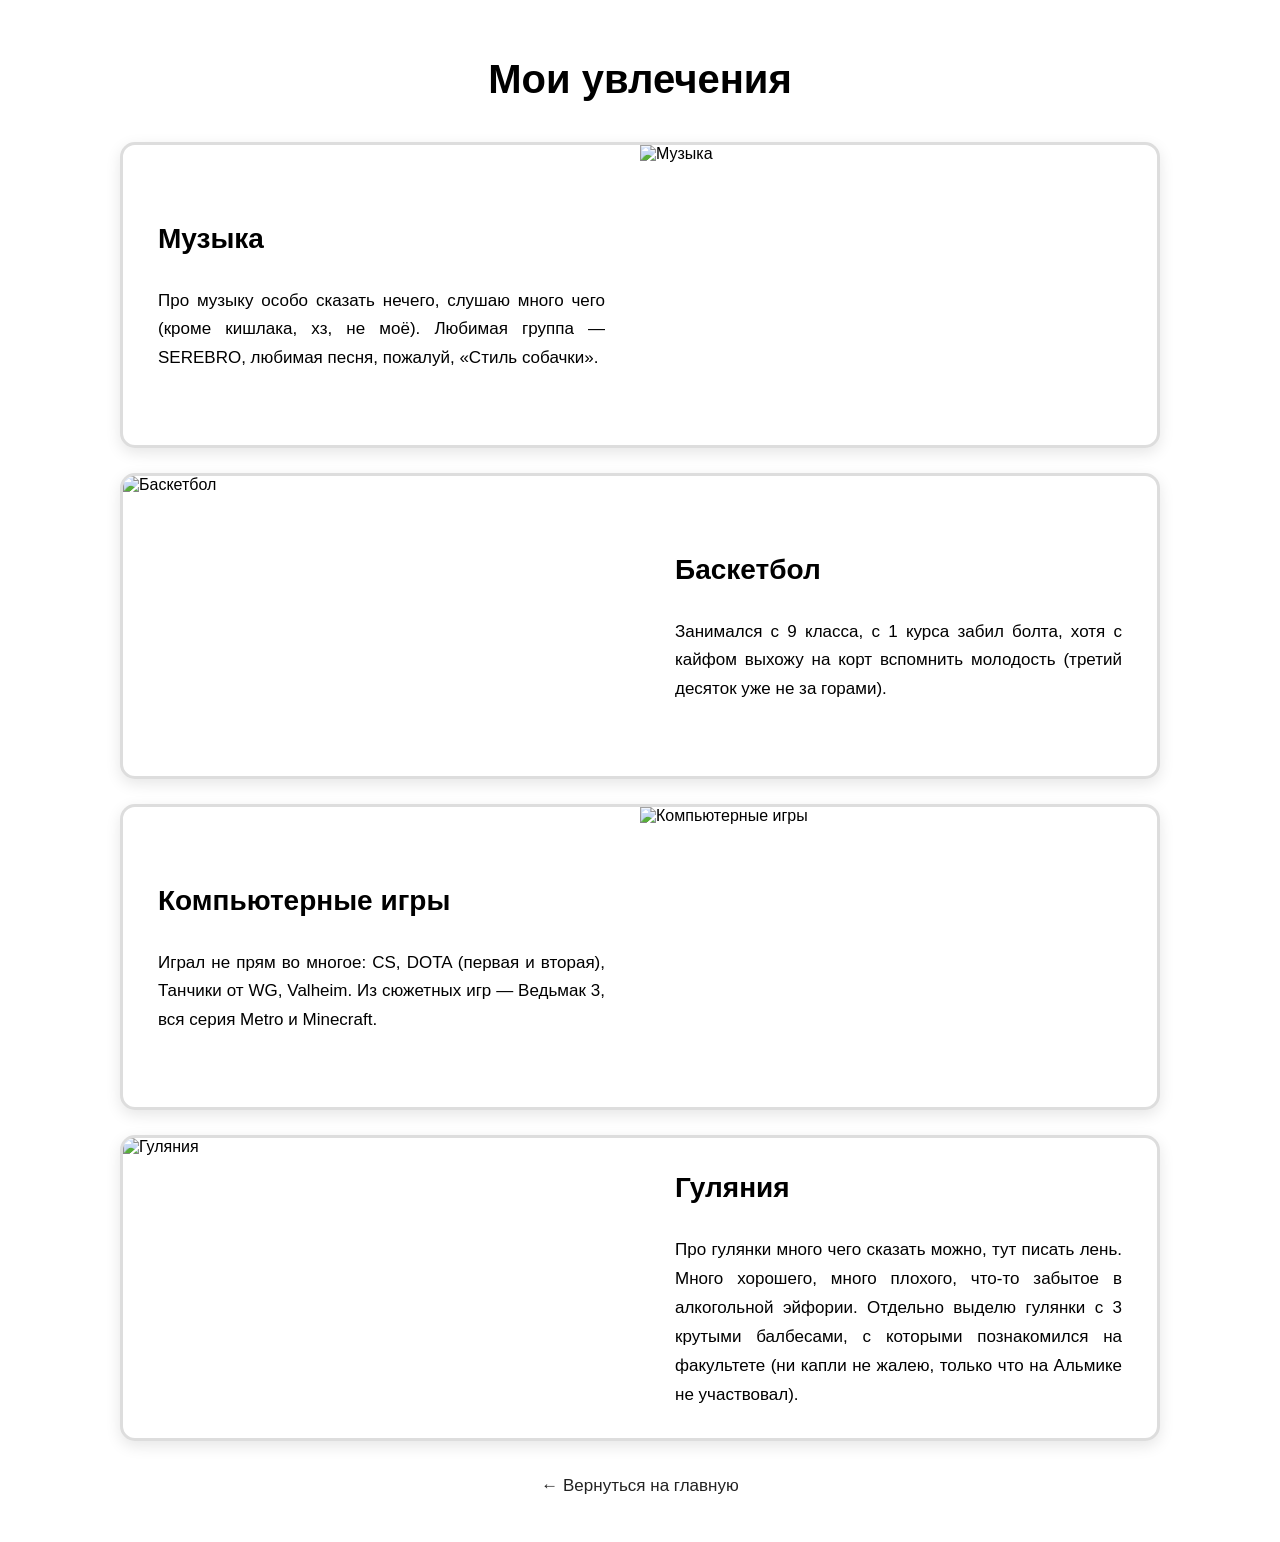
==== hobbies.html @ f4c7da09 "Add files via upload" ====
<!DOCTYPE html>
<html lang="ru">

<head>
    <meta charset="UTF-8">
    <title>Мои увлечения</title>

    <link rel="stylesheet" href="style.css">
</head>

<body>

    <h1>Мои увлечения</h1>

    <div class="hobbies">

        <section class="hobby-card">
            <div class="hobby-text">
                <h2>Музыка</h2>
                <p>
                    Про музыку особо сказать нечего, слушаю много чего
                    (кроме кишлака, хз, не моё). Любимая группа — SEREBRO,
                    любимая песня, пожалуй, «Стиль собачки».
                </p>
            </div>

            <div class="hobby-image">
                <img src="images/music.png" alt="Музыка">
            </div>
        </section>

        <section class="hobby-card reverse">
            <div class="hobby-image">
                <img src="images/basketball.jpg" alt="Баскетбол">
            </div>

            <div class="hobby-text">
                <h2>Баскетбол</h2>
                <p>
                    Занимался с 9 класса, с 1 курса забил болта,
                    хотя с кайфом выхожу на корт вспомнить молодость
                    (третий десяток уже не за горами).
                </p>
            </div>
        </section>

        <section class="hobby-card">

            <div class="hobby-text">
                <h2>Компьютерные игры</h2>
                <p>
                    Играл не прям во многое: CS, DOTA (первая и вторая),
                    Танчики от WG, Valheim. Из сюжетных игр —
                    Ведьмак 3, вся серия Metro и Minecraft.
                </p>
            </div>

            <div class="hobby-image">
                <img src="images/dota2.jpg" alt="Компьютерные игры">
            </div>
        </section>

        <section class="hobby-card reverse">

            <div class="hobby-image">
                <img src="images/fotka.jpg" alt="Гуляния">
            </div>

            <div class="hobby-text">
                <h2>Гуляния</h2>
                <p>
                    Про гулянки много чего сказать можно, тут писать лень.
                    Много хорошего, много плохого, что-то забытое в
                    алкогольной эйфории. Отдельно выделю гулянки с
                    <a href="balbesi.html" class="hidden-link">3 крутыми балбесами</a>,
                    с которыми познакомился на факультете
                    (ни капли не жалею, только что на Альмике не участвовал).
                </p>
            </div>
        </section>

    </div>

    <p class="back">
        <a href="index.html">← Вернуться на главную</a>
    </p>

</body>

</html>
---- style.css ----
/* Основные настройки страницы */

body {
    font-family: Arial, sans-serif;
    max-width: 1100px;
    margin: 0 auto;
    padding: 30px;

    min-height: 100vh;
    box-sizing: border-box;

    display: flex;
    flex-direction: column;
}


/* Заголовок */

h1 {
    text-align: center;
    margin-bottom: 40px;
    font-size: 40px;
    border-radius: 15px;
}
.p1 {
    text-align: left;
    font-size: 18px;
    background-color: white;
    padding: 20px 25px;
    margin: 0;
}

.skills-text {
    background-color: white;
    border: 1px solid #ddd;
    border-radius: 15px;
    overflow: hidden;
    box-shadow: 0 5px 15px rgba(0, 0, 0, 0.1);
    margin-top: 25px;
    margin-bottom: 40px;
    transition: 0.2s;
}

.skills-text:hover {
    transform: translateY(-2px);
    box-shadow: 0 7px 17px rgba(0, 0, 0, 0.12);
}

/* Сетка увлечений */

.hobbies {
    display: flex;
    flex-direction: column;
    gap: 25px;
}


/* Карточка */

.hobby-card {
    display: flex;
    height: 300px;
    background-color: white;
    border: 3px solid #ddd;
    border-radius: 15px;
    overflow: hidden;
    box-shadow: 0 5px 15px rgba(0, 0, 0, 0.1);
    transition: 0.2s;
}


/* Текстовая часть */

.hobby-text {
    width: 50%;
    padding: 35px;
    box-sizing: border-box;

    display: flex;
    flex-direction: column;
    justify-content: center;
}


/* Заголовок внутри карточки */

.hobby-text h2 {
    font-size: 28px;
    margin-bottom: 15px;
}


/* Текст */

.hobby-text p {
    font-size: 17px;
    line-height: 1.7;
    text-align: justify;
}


/* Изображение */

.hobby-image {
    width: 50%;
    overflow: hidden;
}


.hobby-image img {
    width: 100%;
    height: 100%;
    object-fit: cover;
    display: block;
}


/* Кнопка назад */

.back {
    margin-top: 35px;
    text-align: center;
}


.back a {
    color: #222;
    text-decoration: none;
    font-size: 17px;
}


.hidden-link {
    color: inherit;
    text-decoration: none;
    cursor: default;
}

.hidden-link:hover {
    color: inherit;
    text-decoration: none;
}
.hobby-card {
    transition: 0.2s;
}

.hobby-card:hover {
    transform: translateY(-5px);
    box-shadow: 0 8px 20px rgba(0, 0, 0, 0.15);
}
table {
    width: 100%;
    border-collapse: separate;
    border-spacing: 0;
    margin-top: 25px;
    background-color: white;
    border: 1px solid #ddd;
    border-radius: 15px;
    overflow: hidden;
    box-shadow: 0 5px 15px rgba(0, 0, 0, 0.1);
}

th,
td {
    padding: 15px;
    text-align: left;
    border-bottom: 1px solid #ddd;
}

th {
    background-color: #222;
    color: white;
}

tr:last-child td {
    border-bottom: none;
}

tr {
    transition: 0.2s;
}

tr:hover td {
    background-color: #f7f7f7;
}
/* Чему хочу научиться */

.goals {
    list-style: none;
    padding: 0;
    margin-top: 25px;
}

.goals li {
    background-color: white;
    border: 1px solid #ddd;
    border-radius: 15px;
    margin-bottom: 15px;
    padding: 18px 22px;
    font-size: 18px;
    box-shadow: 0 5px 15px rgba(0, 0, 0, 0.1);
    transition: 0.2s;
}

.goals li:hover {
    transform: translateY(-2px);
    box-shadow: 0 7px 17px rgba(0, 0, 0, 0.12);
}
/* Три балбеса */
.balbesi {
    display: flex;
    gap: 25px;
    width: 100%;
    box-sizing: border-box;
    align-items: flex-start;
}


/* Карточка */

.balbes {
    flex: 1;
    min-width: 0;

    background-color: white;

    border: 1px solid #ddd;
    border-radius: 15px;

    overflow: hidden;

    box-shadow: 0 5px 15px rgba(0, 0, 0, 0.1);

    transition: 0.3s;
}


/* КНОПКА БАЛБЕСА */

.balbes-button {
    width: 100%;
    height: 70px;

    padding: 0 25px;

    display: flex;
    align-items: center;
    justify-content: space-between;

    border: 2px solid #111;
    border-radius: 22px;

    background-color: white;

    font-family: Arial, sans-serif;
    font-size: 22px;
    font-weight: bold;

    cursor: pointer;
    box-sizing: border-box;

    transition: background-color 0.2s;
}

.balbes-button:hover {
    background-color: #f5f5f5;
}

.balbes-button .arrow {
    font-size: 38px;
    font-weight: normal;
    line-height: 1;

    transform: rotate(180deg);

    transition: transform 0.4s ease;
}


/* Карточка при открытии */

.balbes:has(.balbes-info.active) {
    box-shadow: 0 8px 20px rgba(0, 0, 0, 0.15);
}


/* =========================================
   ИНФОРМАЦИЯ
   ========================================= */

.balbes-info {
    max-height: 0;
    overflow: hidden;

    padding: 0 20px;

    opacity: 0;

    transform: translateY(-10px);

    transition:
        max-height 0.6s ease,
        opacity 0.4s ease,
        transform 0.4s ease,
        padding 0.4s ease;
}

.balbes-info.active {
    max-height: 750px;
    padding: 20px;
    opacity: 1;
    transform: translateY(0);
}


/* Текст */

.balbes-info p {
    margin-top: 20px;

    font-size: 16px;
    line-height: 1.6;

    text-align: justify;
}


/* =========================================
   ГАЛЕРЕЯ
   ========================================= */

.gallery {
    position: relative;

    width: 100%;

    display: flex;
    align-items: center;
    justify-content: center;
}


/* Фотография */

.gallery-img {
    display: block;

    width: 100%;
    height: 300px;

    object-fit: cover;

    border-radius: 10px;
}


/* =========================================
   КНОПКИ ← →
   ========================================= */

.gallery button {
    position: absolute;

    top: 50%;

    transform: translateY(-50%);

    z-index: 2;

    width: 45px;
    height: 45px;

    padding: 0;

    border: none;
    border-radius: 50%;

    background-color: rgba(0, 0, 0, 0.6);

    color: white;

    font-size: 25px;

    cursor: pointer;

    display: flex;
    align-items: center;
    justify-content: center;

    transition: 0.2s;
}


/* Левая кнопка */

.gallery .prev {
    left: 10px;
}


/* Правая кнопка */

.gallery .next {
    right: 10px;
}


/* Наведение на стрелки */

.gallery button:hover {
    background-color: rgba(0, 0, 0, 0.9);

    transform: translateY(-50%) scale(1.05);
}

/* Лето 2026 */

.summer-gallery {
    display: flex;
    gap: 20px;
    margin-top: 30px;
}

.summer-card {
    width: 33.33%;
    background-color: white;
    border: 1px solid #ddd;
    border-radius: 15px;
    overflow: hidden;
    box-shadow: 0 5px 15px rgba(0, 0, 0, 0.1);
    transition: 0.25s;
}

.summer-card img {
    width: 100%;
    height: 250px;
    object-fit: cover;
    display: block;
    transition: 0.25s;
}

.summer-card h2 {
    margin: 15px 20px 5px;
    font-size: 22px;
}

.summer-card p {
    margin: 0 20px 20px;
    font-size: 16px;
    text-align: left;
}

.summer-card:hover {
    transform: translateY(-7px) scale(1.02);
    box-shadow: 0 10px 25px rgba(0, 0, 0, 0.18);
}

.summer-card:hover img {
    transform: scale(1.05);
}

.summer-text {
    background-color: white;
    border: 1px solid #ddd;
    border-radius: 15px;
    padding: 20px 25px;
    margin-top: 25px;
    margin-bottom: 25px;
    font-size: 18px;
    line-height: 1.6;
    text-align: justify;
    transition: 0.2s;
}

.summer-text:hover {
    background-color: #f7f7f7;
    border-color: #aaa;
    transform: translateY(-2px);
}

/* Главная страница */

.home {
    text-align: center;
    min-height: calc(100vh - 60px);
    box-sizing: border-box;

    display: flex;
    flex-direction: column;

    padding-top: 20px;
}


/* Главный заголовок */

.main-title {
    font-size: 46px;
    margin: 0;
    margin-bottom: 20px;
}


/* Текст под заголовком */

.welcome-title {
    font-size: 30px;
    margin: 0 0 10px;
}

.welcome-text {
    font-size: 22px;
    margin: 0 0 50px;
}


/* Четыре кнопки */

.main-nav {
    width: 650px;
    margin: 0 auto;

    display: grid;
    grid-template-columns: 1fr 1fr;
    gap: 25px;
}

.main-nav a {
    height: 120px;

    display: flex;
    align-items: center;
    justify-content: center;

    box-sizing: border-box;

    background-color: white;
    border: 1px solid #aaa;
    border-radius: 12px;

    color: #222;
    text-decoration: none;
    font-size: 23px;

    transition: 0.2s;
}

.main-nav a:hover {
    background-color: #f7f7f7;
    border-color: #777;
    transform: translateY(-3px);
}


/* Подпись */

.main-footer {
    margin-top: auto;
    padding-top: 25px;
    border-top: 1px solid #aaa;

    text-align: center;
    font-size: 16px;
}
/* Обо мне */

.about {
    display: flex;
    gap: 30px;
    margin-top: 30px;
}

.about-photo {
    width: 40%;
    background-color: white;
    border: 1px solid #ddd;
    border-radius: 15px;
    overflow: hidden;
    box-shadow: 0 5px 15px rgba(0, 0, 0, 0.1);
    transition: 0.25s;
}

.about-photo:hover {
    transform: translateY(-5px);
    box-shadow: 0 8px 20px rgba(0, 0, 0, 0.15);
}

.about-photo img {
    width: 100%;
    height: 100%;
    min-height: 350px;
    object-fit: cover;
    display: block;
}

.about-text {
    width: 60%;
    background-color: white;
    border: 1px solid #ddd;
    border-radius: 15px;
    padding: 30px;
    box-sizing: border-box;
    box-shadow: 0 5px 15px rgba(0, 0, 0, 0.1);
    transition: 0.25s;
}

.about-text:hover {
    transform: translateY(-5px);
    box-shadow: 0 8px 20px rgba(0, 0, 0, 0.15);
}

.about-text h2 {
    margin-top: 0;
    font-size: 28px;
}

.about-text p {
    font-size: 18px;
    line-height: 1.7;
    text-align: justify;
}

.about-info {
    margin-top: 35px;
}

.about-info h2 {
    text-align: center;
}

.facts {
    display: flex;
    gap: 20px;
    margin-top: 25px;
}

.fact {
    width: 33.33%;
    background-color: white;
    border: 1px solid #ddd;
    border-radius: 15px;
    padding: 25px;
    box-sizing: border-box;
    box-shadow: 0 5px 15px rgba(0, 0, 0, 0.1);
    transition: 0.25s;
}

.fact:hover {
    transform: translateY(-5px);
    box-shadow: 0 8px 20px rgba(0, 0, 0, 0.15);
}

.fact h3 {
    margin-top: 0;
    font-size: 21px;
}

.fact p {
    font-size: 16px;
    line-height: 1.6;
}
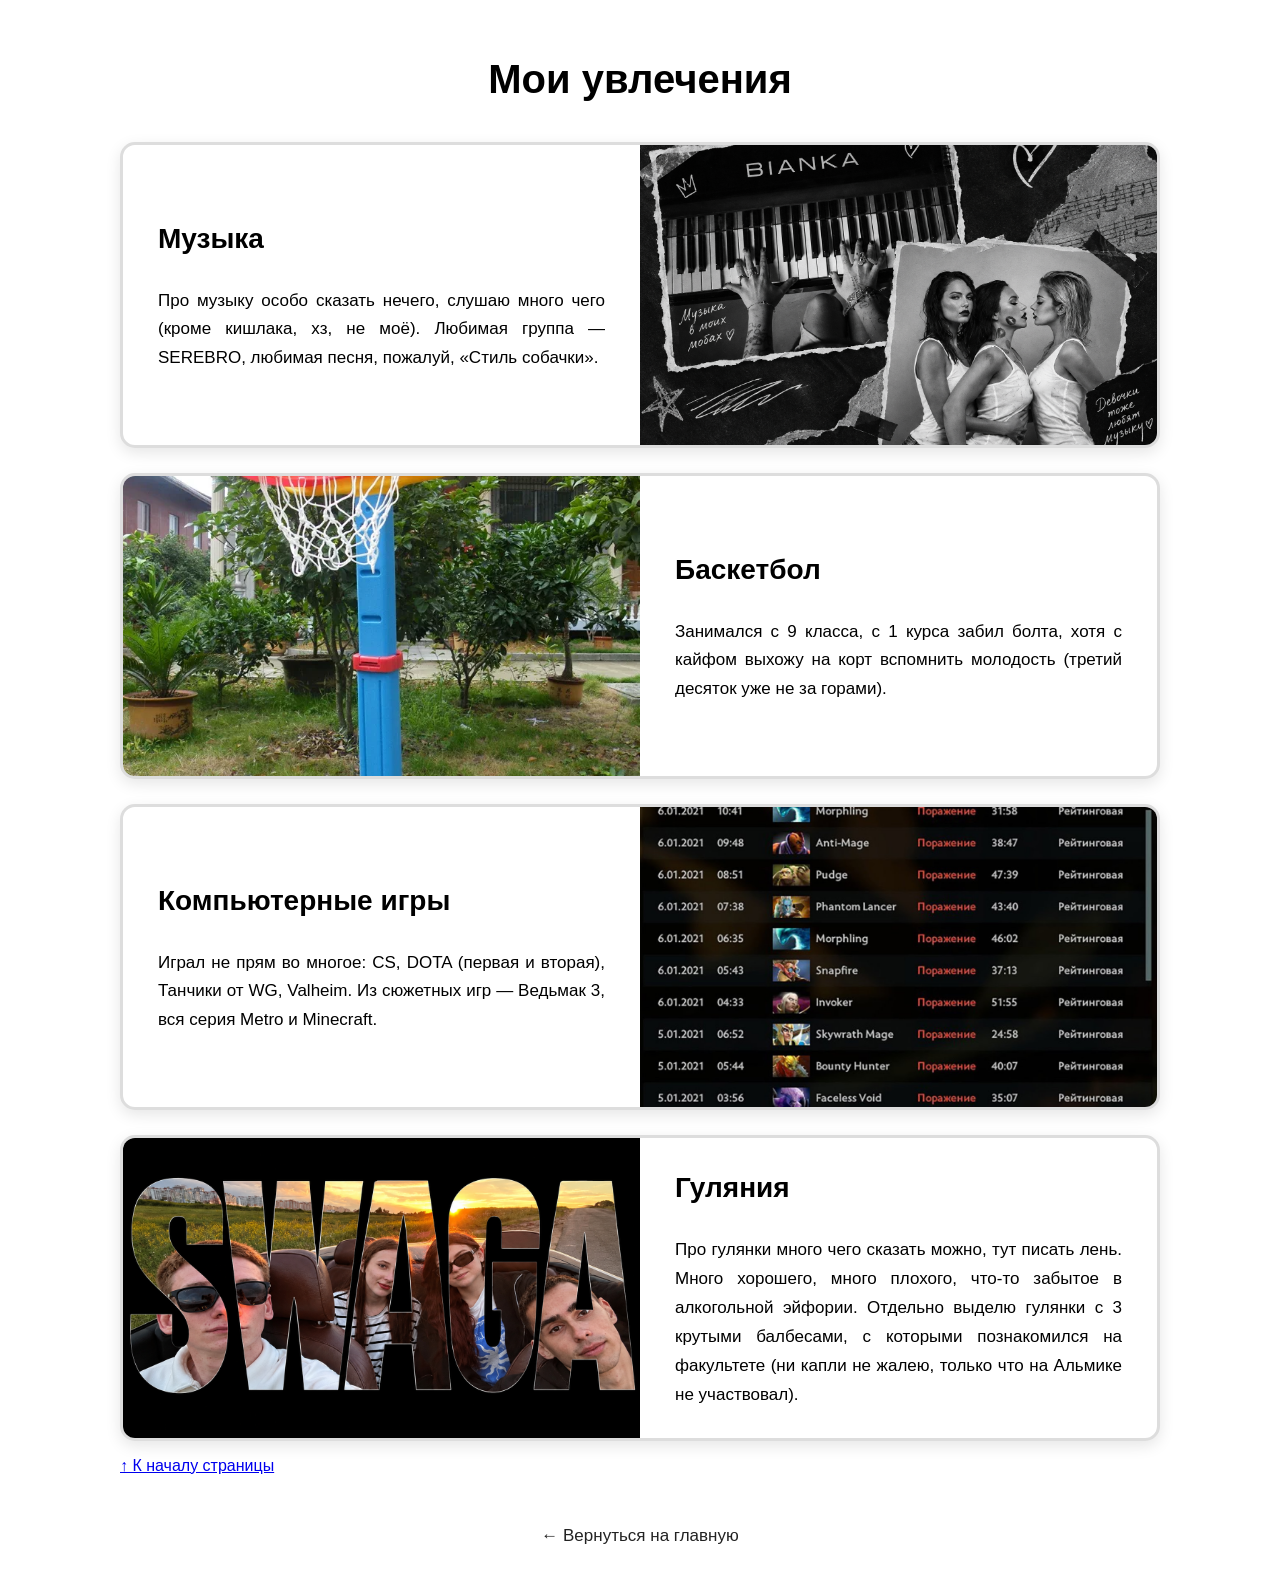
==== commit 9d243f8c: "Update hobbies.html" ====
--- a/hobbies.html
+++ b/hobbies.html
@@ -9,7 +9,7 @@
 </head>
 
 <body>
-
+<a id="top"></a>
     <h1>Мои увлечения</h1>
 
     <div class="hobbies">
@@ -80,11 +80,13 @@
         </section>
 
     </div>
-
+<p class="page-top">
+    <a href="#top">↑ К началу страницы</a>
+</p>
     <p class="back">
         <a href="index.html">← Вернуться на главную</a>
     </p>
 
 </body>
 
-</html>+</html>
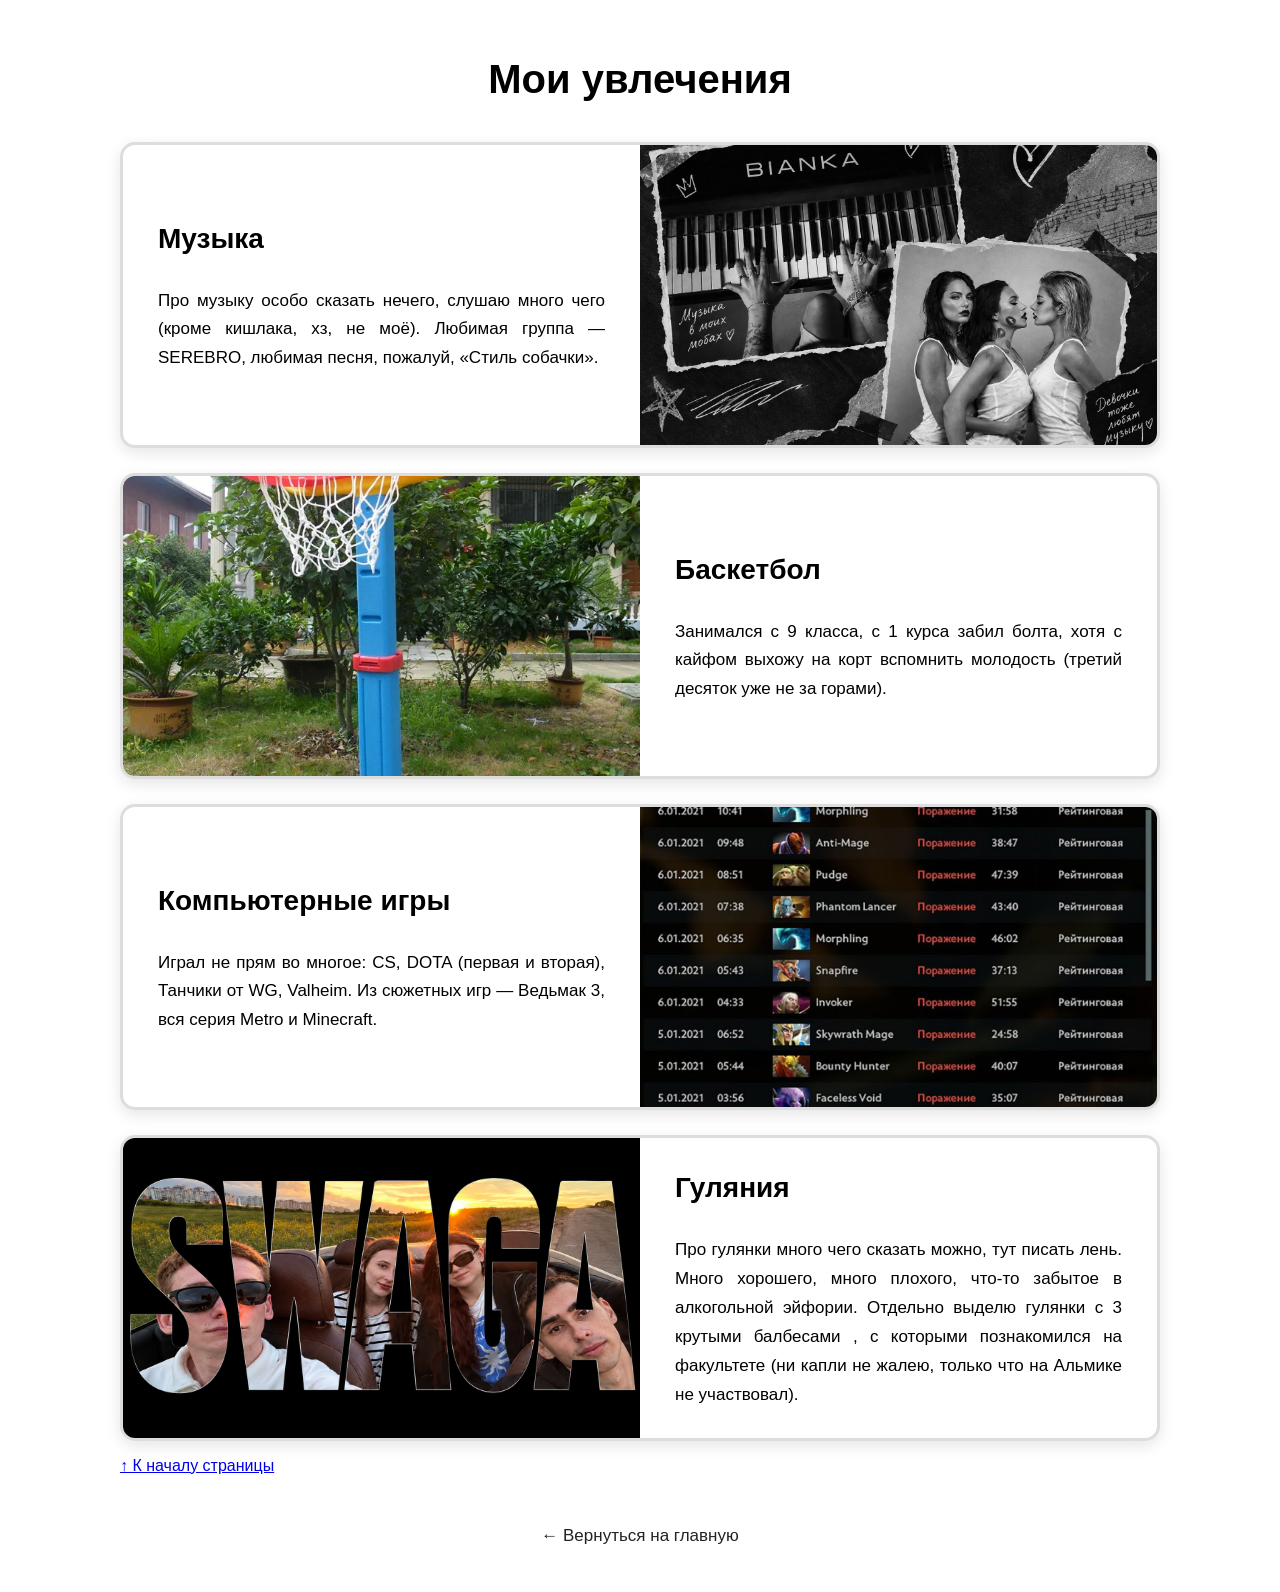
==== commit 89214274: "Update hobbies.html" ====
--- a/hobbies.html
+++ b/hobbies.html
@@ -9,7 +9,9 @@
 </head>
 
 <body>
-<a id="top"></a>
+
+    <a id="top"></a>
+
     <h1>Мои увлечения</h1>
 
     <div class="hobbies">
@@ -29,7 +31,9 @@
             </div>
         </section>
 
+
         <section class="hobby-card reverse">
+
             <div class="hobby-image">
                 <img src="images/basketball.jpg" alt="Баскетбол">
             </div>
@@ -42,7 +46,9 @@
                     (третий десяток уже не за горами).
                 </p>
             </div>
+
         </section>
+
 
         <section class="hobby-card">
 
@@ -58,7 +64,9 @@
             <div class="hobby-image">
                 <img src="images/dota2.jpg" alt="Компьютерные игры">
             </div>
+
         </section>
+
 
         <section class="hobby-card reverse">
 
@@ -72,17 +80,23 @@
                     Про гулянки много чего сказать можно, тут писать лень.
                     Много хорошего, много плохого, что-то забытое в
                     алкогольной эйфории. Отдельно выделю гулянки с
-                    <a href="balbesi.html" class="hidden-link">3 крутыми балбесами</a>,
+                    <a href="balbesi.html" class="hidden-link">
+                        3 крутыми балбесами
+                    </a>,
                     с которыми познакомился на факультете
                     (ни капли не жалею, только что на Альмике не участвовал).
                 </p>
             </div>
+
         </section>
 
     </div>
-<p class="page-top">
-    <a href="#top">↑ К началу страницы</a>
-</p>
+
+
+    <p class="page-top">
+        <a href="#top">↑ К началу страницы</a>
+    </p>
+
     <p class="back">
         <a href="index.html">← Вернуться на главную</a>
     </p>
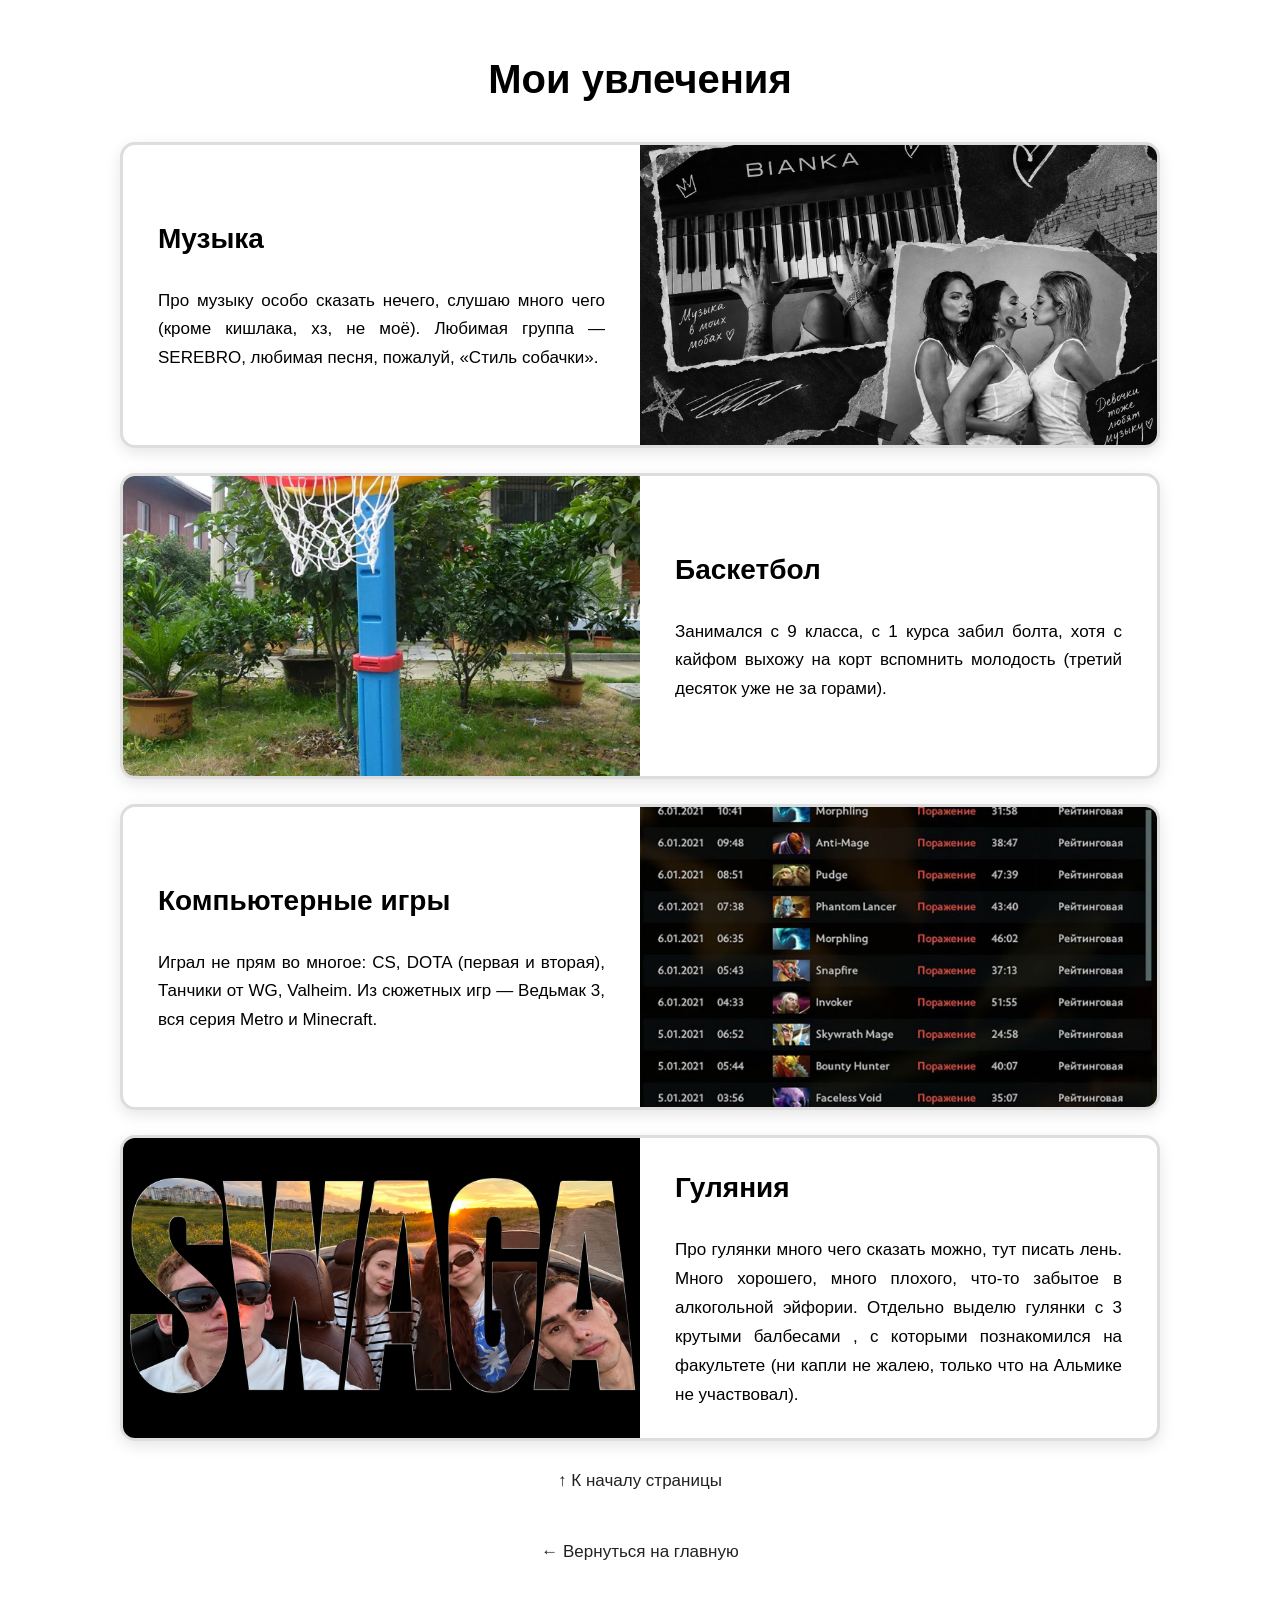
==== commit 0deab32c: "Update hobbies.html" ====
--- a/hobbies.html
+++ b/hobbies.html
@@ -49,7 +49,6 @@
 
         </section>
 
-
         <section class="hobby-card">
 
             <div class="hobby-text">
@@ -92,15 +91,12 @@
 
     </div>
 
-
     <p class="page-top">
         <a href="#top">↑ К началу страницы</a>
     </p>
-
     <p class="back">
         <a href="index.html">← Вернуться на главную</a>
     </p>
 
 </body>
-
 </html>
--- a/style.css
+++ b/style.css
@@ -13,6 +13,20 @@
     flex-direction: column;
 }
 
+.page-top {
+    text-align: center;
+    margin-top: 30px;
+}
+
+.page-top a {
+    color: #222;
+    text-decoration: none;
+    font-size: 17px;
+}
+
+.page-top a:hover {
+    text-decoration: underline;
+}
 
 /* Заголовок */
 
@@ -658,4 +672,4 @@
 .fact p {
     font-size: 16px;
     line-height: 1.6;
-}+}
